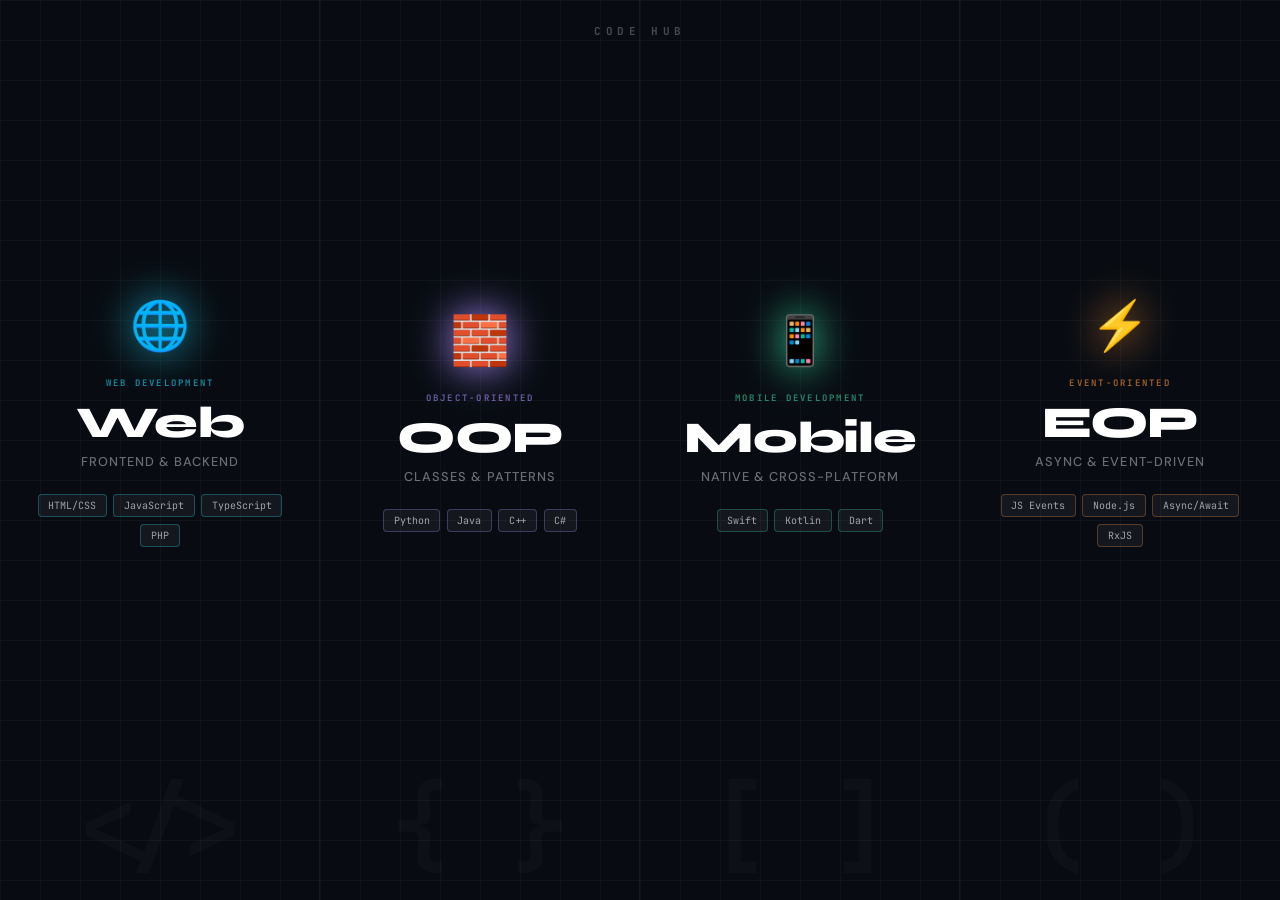
==== index.html @ 6bb3076c "main branch" ====
<!DOCTYPE html>
<html lang="en">
<head>
    <meta charset="UTF-8">
    <meta name="viewport" content="width=device-width, initial-scale=1.0">
    <title>Code Hub — Programming Learning Center</title>
    <link rel="preconnect" href="https://fonts.googleapis.com">
    <link rel="preconnect" href="https://fonts.gstatic.com" crossorigin>
    <link href="https://fonts.googleapis.com/css2?family=JetBrains+Mono:wght@400;700&family=Syne:wght@400;600;700;800&family=DM+Sans:wght@400;500;600&display=swap" rel="stylesheet">
    <style>
        * { margin: 0; padding: 0; box-sizing: border-box; }

        body {
            font-family: 'DM Sans', sans-serif;
            background: #080c12;
            overflow: hidden;
        }

        .hub-container {
            display: flex;
            height: 100vh;
            width: 100vw;
        }

        .pane {
            flex: 1;
            display: flex;
            align-items: center;
            justify-content: center;
            position: relative;
            overflow: hidden;
            text-decoration: none;
            transition: flex 0.65s cubic-bezier(0.4, 0, 0.2, 1);
            cursor: pointer;
        }

        .pane:hover { flex: 1.5; }

        .pane-bg {
            position: absolute;
            inset: 0;
            background-size: cover;
            background-position: center;
            transition: transform 0.65s ease;
            filter: brightness(0.35);
        }

        .pane:hover .pane-bg {
            transform: scale(1.07);
            filter: brightness(0.45);
        }

        .pane-grid {
            position: absolute;
            inset: 0;
            opacity: 0.04;
            background-image:
                linear-gradient(rgba(255,255,255,0.8) 1px, transparent 1px),
                linear-gradient(90deg, rgba(255,255,255,0.8) 1px, transparent 1px);
            background-size: 40px 40px;
            transition: opacity 0.4s;
        }

        .pane:hover .pane-grid { opacity: 0.09; }

        .pane-content {
            position: relative;
            z-index: 10;
            display: flex;
            flex-direction: column;
            align-items: center;
            text-align: center;
            padding: 2rem 1.5rem;
        }

        .pane-icon {
            font-size: 3rem;
            margin-bottom: 1.25rem;
            transition: transform 0.4s ease;
            filter: drop-shadow(0 0 20px currentColor);
        }

        .pane:hover .pane-icon { transform: scale(1.15) translateY(-4px); }

        .pane-tag {
            font-family: 'JetBrains Mono', monospace;
            font-size: 9px;
            font-weight: 700;
            letter-spacing: 0.25em;
            text-transform: uppercase;
            margin-bottom: 0.75rem;
            opacity: 0.6;
        }

        .pane-title {
            font-family: 'Syne', sans-serif;
            font-size: 2.75rem;
            font-weight: 800;
            color: white;
            margin-bottom: 0.5rem;
            letter-spacing: -0.03em;
            line-height: 1;
            transition: all 0.4s;
        }

        .pane-subtitle {
            font-size: 0.8rem;
            color: rgba(255,255,255,0.4);
            font-weight: 500;
            letter-spacing: 0.08em;
            text-transform: uppercase;
            margin-bottom: 1.5rem;
        }

        .pane-langs {
            display: flex;
            flex-wrap: wrap;
            justify-content: center;
            gap: 0.4rem;
            margin-bottom: 1.5rem;
        }

        .lang-chip {
            font-family: 'JetBrains Mono', monospace;
            font-size: 10px;
            padding: 0.25rem 0.6rem;
            border-radius: 0.25rem;
            border: 1px solid;
            background: rgba(255,255,255,0.05);
            color: rgba(255,255,255,0.6);
            transition: all 0.3s;
        }

        .pane:hover .lang-chip {
            color: rgba(255,255,255,0.85);
            background: rgba(255,255,255,0.1);
        }

        .pane-cta {
            opacity: 0;
            transform: translateY(8px);
            transition: all 0.3s ease 0.05s;
        }

        .pane:hover .pane-cta { opacity: 1; transform: translateY(0); }

        .cta-btn {
            display: inline-flex;
            align-items: center;
            gap: 0.5rem;
            padding: 0.6rem 1.4rem;
            border-radius: 0.375rem;
            font-family: 'JetBrains Mono', monospace;
            font-size: 11px;
            font-weight: 700;
            letter-spacing: 0.08em;
            text-transform: uppercase;
            border: 1px solid;
            background: rgba(255,255,255,0.06);
            backdrop-filter: blur(8px);
            color: white;
            transition: all 0.25s;
        }

        .cta-btn:hover { background: rgba(255,255,255,0.12); }

        /* Web — Cyan */
        .pane-web .pane-tag { color: #22d3ee; }
        .pane-web .lang-chip { border-color: rgba(34,211,238,0.3); }
        .pane-web .cta-btn { border-color: rgba(34,211,238,0.5); color: #22d3ee; }
        .pane-web:hover .pane-title { text-shadow: 0 0 40px rgba(34,211,238,0.4); }

        /* OOP — Purple */
        .pane-oop .pane-tag { color: #a78bfa; }
        .pane-oop .lang-chip { border-color: rgba(167,139,250,0.3); }
        .pane-oop .cta-btn { border-color: rgba(167,139,250,0.5); color: #a78bfa; }
        .pane-oop:hover .pane-title { text-shadow: 0 0 40px rgba(167,139,250,0.4); }

        /* Mobile — Green */
        .pane-mobile .pane-tag { color: #34d399; }
        .pane-mobile .lang-chip { border-color: rgba(52,211,153,0.3); }
        .pane-mobile .cta-btn { border-color: rgba(52,211,153,0.5); color: #34d399; }
        .pane-mobile:hover .pane-title { text-shadow: 0 0 40px rgba(52,211,153,0.4); }

        /* EOP — Orange */
        .pane-eop .pane-tag { color: #fb923c; }
        .pane-eop .lang-chip { border-color: rgba(251,146,60,0.3); }
        .pane-eop .cta-btn { border-color: rgba(251,146,60,0.5); color: #fb923c; }
        .pane-eop:hover .pane-title { text-shadow: 0 0 40px rgba(251,146,60,0.4); }

        /* Dividers */
        .pane-divider {
            position: absolute;
            right: 0; top: 0; bottom: 0;
            width: 1px;
            background: rgba(255,255,255,0.06);
        }

        /* Site header */
        .site-header {
            position: absolute;
            top: 1.5rem;
            left: 50%;
            transform: translateX(-50%);
            z-index: 30;
            text-align: center;
            pointer-events: none;
        }

        .site-header h1 {
            font-family: 'JetBrains Mono', monospace;
            font-size: 11px;
            font-weight: 700;
            letter-spacing: 0.4em;
            text-transform: uppercase;
            color: rgba(255,255,255,0.25);
        }

        /* Code rain decoration */
        .code-rain {
            position: absolute;
            bottom: 1.5rem;
            left: 50%;
            transform: translateX(-50%);
            font-family: 'JetBrains Mono', monospace;
            font-size: 100px;
            font-weight: 700;
            color: rgba(255,255,255,0.025);
            user-select: none;
            pointer-events: none;
            line-height: 1;
            white-space: nowrap;
        }

        @media (max-width: 768px) {
            .hub-container { flex-direction: column; }
            .pane, .pane:hover { flex: 1 !important; }
            .pane-title { font-size: 2rem; }
            .pane-divider { display: none; }
            .code-rain { font-size: 50px; }
        }
    </style>
</head>
<body>
    <div class="hub-container">

        <!-- WEB -->
        <a href="web.html" class="pane pane-web">
            <div class="pane-bg" style="background-image: url('https://images.unsplash.com/photo-1461749280684-dccba630e2f6?q=80&w=2069&auto=format&fit=crop')"></div>
            <div class="pane-grid"></div>
            <div class="pane-content">
                <div class="pane-icon" style="color:#22d3ee;">🌐</div>
                <p class="pane-tag">Web Development</p>
                <h2 class="pane-title">Web</h2>
                <p class="pane-subtitle">Frontend & Backend</p>
                <div class="pane-langs">
                    <span class="lang-chip">HTML/CSS</span>
                    <span class="lang-chip">JavaScript</span>
                    <span class="lang-chip">TypeScript</span>
                    <span class="lang-chip">PHP</span>
                </div>
                <div class="pane-cta">
                    <span class="cta-btn">Start Learning →</span>
                </div>
            </div>
            <div class="code-rain">&lt;/&gt;</div>
            <div class="pane-divider"></div>
        </a>

        <!-- OOP -->
        <a href="oop.html" class="pane pane-oop">
            <div class="pane-bg" style="background-image: url('https://images.unsplash.com/photo-1555066931-4365d14bab8c?q=80&w=2070&auto=format&fit=crop')"></div>
            <div class="pane-grid"></div>
            <div class="pane-content">
                <div class="pane-icon" style="color:#a78bfa;">🧱</div>
                <p class="pane-tag">Object-Oriented</p>
                <h2 class="pane-title">OOP</h2>
                <p class="pane-subtitle">Classes & Patterns</p>
                <div class="pane-langs">
                    <span class="lang-chip">Python</span>
                    <span class="lang-chip">Java</span>
                    <span class="lang-chip">C++</span>
                    <span class="lang-chip">C#</span>
                </div>
                <div class="pane-cta">
                    <span class="cta-btn">Start Learning →</span>
                </div>
            </div>
            <div class="code-rain">{ }</div>
            <div class="pane-divider"></div>
        </a>

        <!-- MOBILE -->
        <a href="mobile.html" class="pane pane-mobile">
            <div class="pane-bg" style="background-image: url('https://images.unsplash.com/photo-1512941937669-90a1b58e7e9c?q=80&w=2070&auto=format&fit=crop')"></div>
            <div class="pane-grid"></div>
            <div class="pane-content">
                <div class="pane-icon" style="color:#34d399;">📱</div>
                <p class="pane-tag">Mobile Development</p>
                <h2 class="pane-title">Mobile</h2>
                <p class="pane-subtitle">Native & Cross-Platform</p>
                <div class="pane-langs">
                    <span class="lang-chip">Swift</span>
                    <span class="lang-chip">Kotlin</span>
                    <span class="lang-chip">Dart</span>
                </div>
                <div class="pane-cta">
                    <span class="cta-btn">Start Learning →</span>
                </div>
            </div>
            <div class="code-rain">[ ]</div>
            <div class="pane-divider"></div>
        </a>

        <!-- EOP -->
        <a href="eop.html" class="pane pane-eop">
            <div class="pane-bg" style="background-image: url('https://images.unsplash.com/photo-1518770660439-4636190af475?q=80&w=2070&auto=format&fit=crop')"></div>
            <div class="pane-grid"></div>
            <div class="pane-content">
                <div class="pane-icon" style="color:#fb923c;">⚡</div>
                <p class="pane-tag">Event-Oriented</p>
                <h2 class="pane-title">EOP</h2>
                <p class="pane-subtitle">Async & Event-Driven</p>
                <div class="pane-langs">
                    <span class="lang-chip">JS Events</span>
                    <span class="lang-chip">Node.js</span>
                    <span class="lang-chip">Async/Await</span>
                    <span class="lang-chip">RxJS</span>
                </div>
                <div class="pane-cta">
                    <span class="cta-btn">Start Learning →</span>
                </div>
            </div>
            <div class="code-rain">( )</div>
        </a>

    </div>

    <div class="site-header">
        <h1>Code Hub</h1>
    </div>
</body>
</html>
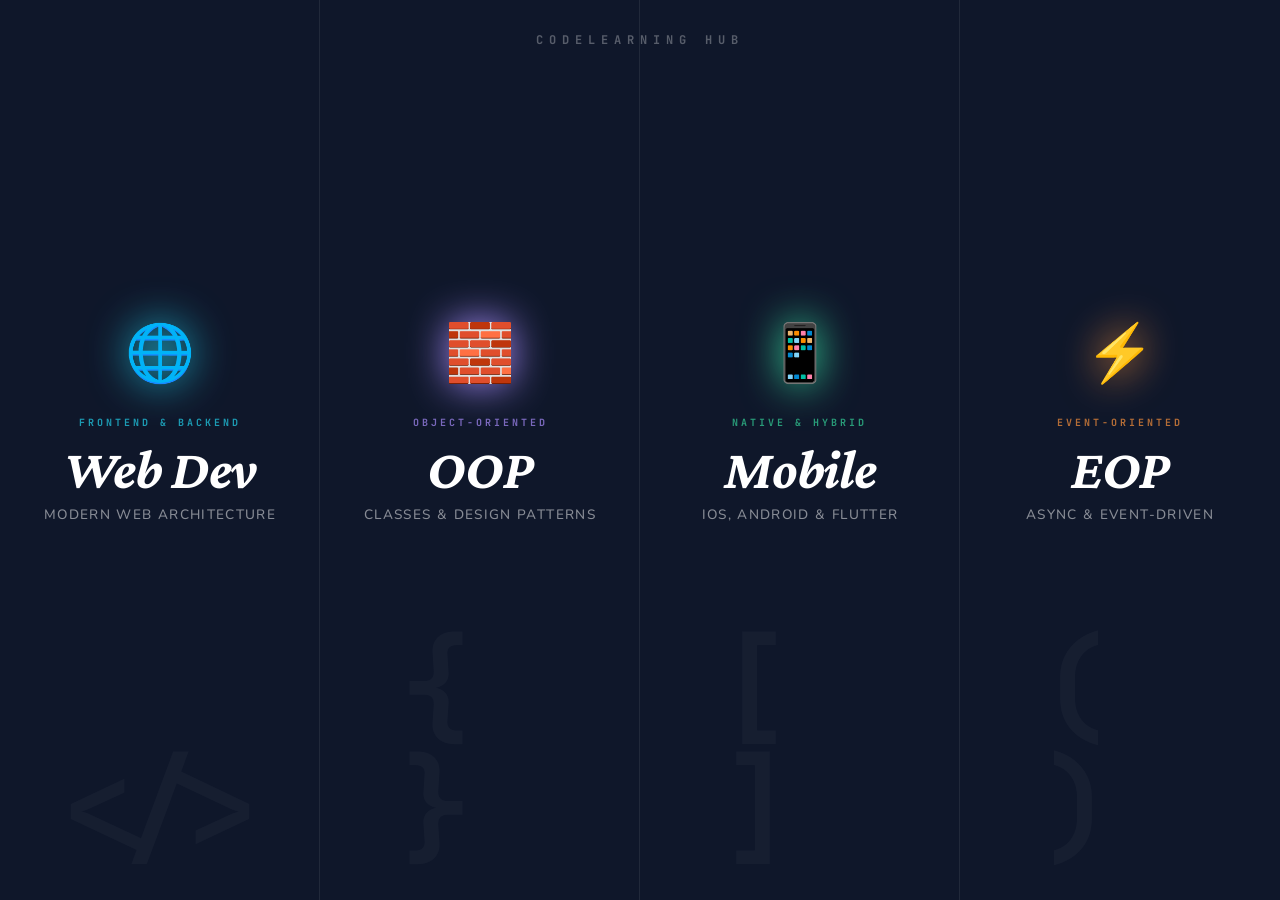
==== commit f15374d2: "Rediseño completo: Fusión con Study_Hub y enriquecimiento pedagógico Senior Dev" ====
--- a/index.html
+++ b/index.html
@@ -1,18 +1,28 @@
 <!DOCTYPE html>
-<html lang="en">
+<html lang="es">
 <head>
     <meta charset="UTF-8">
     <meta name="viewport" content="width=device-width, initial-scale=1.0">
-    <title>Code Hub — Programming Learning Center</title>
+    <title>CodeLearning — Senior Dev Hub</title>
     <link rel="preconnect" href="https://fonts.googleapis.com">
     <link rel="preconnect" href="https://fonts.gstatic.com" crossorigin>
-    <link href="https://fonts.googleapis.com/css2?family=JetBrains+Mono:wght@400;700&family=Syne:wght@400;600;700;800&family=DM+Sans:wght@400;500;600&display=swap" rel="stylesheet">
+    <link href="https://fonts.googleapis.com/css2?family=Crimson+Pro:ital,wght@0,400;0,600;0,700;1,400;1,600&family=JetBrains+Mono:wght@400;700&family=Nunito:wght@400;500;600;700;800&display=swap" rel="stylesheet">
     <style>
+        :root {
+            --bg-dark: #0f172a;
+            --web-cyan: #22d3ee;
+            --oop-purple: #a78bfa;
+            --mobile-green: #34d399;
+            --eop-orange: #fb923c;
+            --text-dim: rgba(255, 255, 255, 0.5);
+        }
+
         * { margin: 0; padding: 0; box-sizing: border-box; }
 
         body {
-            font-family: 'DM Sans', sans-serif;
-            background: #080c12;
+            font-family: 'Nunito', sans-serif;
+            background-color: var(--bg-dark);
+            color: white;
             overflow: hidden;
         }
 
@@ -30,7 +40,7 @@
             position: relative;
             overflow: hidden;
             text-decoration: none;
-            transition: flex 0.65s cubic-bezier(0.4, 0, 0.2, 1);
+            transition: flex 0.7s cubic-bezier(0.4, 0, 0.2, 1);
             cursor: pointer;
         }
 
@@ -41,27 +51,23 @@
             inset: 0;
             background-size: cover;
             background-position: center;
-            transition: transform 0.65s ease;
-            filter: brightness(0.35);
+            transition: transform 0.7s ease;
+            filter: brightness(0.3);
         }
 
         .pane:hover .pane-bg {
-            transform: scale(1.07);
-            filter: brightness(0.45);
-        }
-
-        .pane-grid {
+            transform: scale(1.05);
+            filter: brightness(0.4);
+        }
+
+        .pane-overlay {
             position: absolute;
             inset: 0;
-            opacity: 0.04;
-            background-image:
-                linear-gradient(rgba(255,255,255,0.8) 1px, transparent 1px),
-                linear-gradient(90deg, rgba(255,255,255,0.8) 1px, transparent 1px);
-            background-size: 40px 40px;
-            transition: opacity 0.4s;
-        }
-
-        .pane:hover .pane-grid { opacity: 0.09; }
+            background: linear-gradient(to top, rgba(15, 23, 42, 0.9), rgba(15, 23, 42, 0.4), rgba(15, 23, 42, 0.2));
+            transition: opacity 0.5s ease;
+        }
+
+        .pane:hover .pane-overlay { opacity: 0.8; }
 
         .pane-content {
             position: relative;
@@ -70,136 +76,112 @@
             flex-direction: column;
             align-items: center;
             text-align: center;
-            padding: 2rem 1.5rem;
+            padding: 2rem;
+            animation: slideUp 0.5s cubic-bezier(0.16, 1, 0.3, 1);
+        }
+
+        @keyframes slideUp {
+            from { opacity: 0; transform: translateY(20px); }
+            to { opacity: 1; transform: translateY(0); }
         }
 
         .pane-icon {
-            font-size: 3rem;
-            margin-bottom: 1.25rem;
-            transition: transform 0.4s ease;
+            font-size: 3.5rem;
+            margin-bottom: 1.5rem;
+            transition: transform 0.5s ease;
             filter: drop-shadow(0 0 20px currentColor);
         }
 
-        .pane:hover .pane-icon { transform: scale(1.15) translateY(-4px); }
-
-        .pane-tag {
-            font-family: 'JetBrains Mono', monospace;
-            font-size: 9px;
-            font-weight: 700;
-            letter-spacing: 0.25em;
+        .pane:hover .pane-icon { transform: scale(1.1) translateY(-5px); }
+
+        .pane-label {
+            font-family: 'JetBrains Mono', monospace;
+            font-size: 10px;
+            font-weight: 700;
+            letter-spacing: 0.3em;
             text-transform: uppercase;
             margin-bottom: 0.75rem;
-            opacity: 0.6;
+            opacity: 0.7;
         }
 
         .pane-title {
-            font-family: 'Syne', sans-serif;
-            font-size: 2.75rem;
-            font-weight: 800;
+            font-family: 'Crimson Pro', serif;
+            font-size: 3.5rem;
+            font-weight: 700;
+            font-style: italic;
             color: white;
             margin-bottom: 0.5rem;
-            letter-spacing: -0.03em;
+            letter-spacing: -0.02em;
             line-height: 1;
-            transition: all 0.4s;
         }
 
         .pane-subtitle {
-            font-size: 0.8rem;
-            color: rgba(255,255,255,0.4);
+            font-size: 0.85rem;
+            color: var(--text-dim);
             font-weight: 500;
-            letter-spacing: 0.08em;
+            letter-spacing: 0.1em;
             text-transform: uppercase;
             margin-bottom: 1.5rem;
-        }
-
-        .pane-langs {
-            display: flex;
-            flex-wrap: wrap;
-            justify-content: center;
-            gap: 0.4rem;
-            margin-bottom: 1.5rem;
-        }
-
-        .lang-chip {
-            font-family: 'JetBrains Mono', monospace;
-            font-size: 10px;
-            padding: 0.25rem 0.6rem;
-            border-radius: 0.25rem;
-            border: 1px solid;
-            background: rgba(255,255,255,0.05);
-            color: rgba(255,255,255,0.6);
-            transition: all 0.3s;
-        }
-
-        .pane:hover .lang-chip {
-            color: rgba(255,255,255,0.85);
-            background: rgba(255,255,255,0.1);
         }
 
         .pane-cta {
             opacity: 0;
-            transform: translateY(8px);
-            transition: all 0.3s ease 0.05s;
+            transform: translateY(10px);
+            transition: all 0.3s ease 0.1s;
         }
 
         .pane:hover .pane-cta { opacity: 1; transform: translateY(0); }
 
-        .cta-btn {
+        .cta-pill {
             display: inline-flex;
             align-items: center;
             gap: 0.5rem;
-            padding: 0.6rem 1.4rem;
-            border-radius: 0.375rem;
+            padding: 0.65rem 1.5rem;
+            border-radius: 9999px;
             font-family: 'JetBrains Mono', monospace;
             font-size: 11px;
             font-weight: 700;
-            letter-spacing: 0.08em;
+            letter-spacing: 0.1em;
             text-transform: uppercase;
             border: 1px solid;
-            background: rgba(255,255,255,0.06);
+            background: rgba(255, 255, 255, 0.05);
             backdrop-filter: blur(8px);
             color: white;
-            transition: all 0.25s;
-        }
-
-        .cta-btn:hover { background: rgba(255,255,255,0.12); }
-
-        /* Web — Cyan */
-        .pane-web .pane-tag { color: #22d3ee; }
-        .pane-web .lang-chip { border-color: rgba(34,211,238,0.3); }
-        .pane-web .cta-btn { border-color: rgba(34,211,238,0.5); color: #22d3ee; }
-        .pane-web:hover .pane-title { text-shadow: 0 0 40px rgba(34,211,238,0.4); }
-
-        /* OOP — Purple */
-        .pane-oop .pane-tag { color: #a78bfa; }
-        .pane-oop .lang-chip { border-color: rgba(167,139,250,0.3); }
-        .pane-oop .cta-btn { border-color: rgba(167,139,250,0.5); color: #a78bfa; }
-        .pane-oop:hover .pane-title { text-shadow: 0 0 40px rgba(167,139,250,0.4); }
-
-        /* Mobile — Green */
-        .pane-mobile .pane-tag { color: #34d399; }
-        .pane-mobile .lang-chip { border-color: rgba(52,211,153,0.3); }
-        .pane-mobile .cta-btn { border-color: rgba(52,211,153,0.5); color: #34d399; }
-        .pane-mobile:hover .pane-title { text-shadow: 0 0 40px rgba(52,211,153,0.4); }
-
-        /* EOP — Orange */
-        .pane-eop .pane-tag { color: #fb923c; }
-        .pane-eop .lang-chip { border-color: rgba(251,146,60,0.3); }
-        .pane-eop .cta-btn { border-color: rgba(251,146,60,0.5); color: #fb923c; }
-        .pane-eop:hover .pane-title { text-shadow: 0 0 40px rgba(251,146,60,0.4); }
-
-        /* Dividers */
-        .pane-divider {
-            position: absolute;
-            right: 0; top: 0; bottom: 0;
-            width: 1px;
-            background: rgba(255,255,255,0.06);
-        }
-
-        /* Site header */
+            transition: all 0.3s ease;
+        }
+
+        /* Color Variants */
+        .pane-web .pane-label { color: var(--web-cyan); }
+        .pane-web .cta-pill { border-color: rgba(34, 211, 238, 0.4); color: var(--web-cyan); }
+        
+        .pane-oop .pane-label { color: var(--oop-purple); }
+        .pane-oop .cta-pill { border-color: rgba(167, 139, 250, 0.4); color: var(--oop-purple); }
+
+        .pane-mobile .pane-label { color: var(--mobile-green); }
+        .pane-mobile .cta-pill { border-color: rgba(52, 211, 153, 0.4); color: var(--mobile-green); }
+
+        .pane-eop .pane-label { color: var(--eop-orange); }
+        .pane-eop .cta-pill { border-color: rgba(251, 146, 60, 0.4); color: var(--eop-orange); }
+
+        /* Watermarks */
+        .pane-watermark {
+            position: absolute;
+            bottom: 2rem;
+            left: 50%;
+            transform: translateX(-50%);
+            font-size: 120px;
+            font-weight: 700;
+            color: rgba(255, 255, 255, 0.03);
+            user-select: none;
+            pointer-events: none;
+            line-height: 1;
+            font-family: 'JetBrains Mono', monospace;
+        }
+
+        /* Site Header */
         .site-header {
             position: absolute;
-            top: 1.5rem;
+            top: 2rem;
             left: 50%;
             transform: translateX(-50%);
             z-index: 30;
@@ -209,135 +191,103 @@
 
         .site-header h1 {
             font-family: 'JetBrains Mono', monospace;
-            font-size: 11px;
-            font-weight: 700;
-            letter-spacing: 0.4em;
-            text-transform: uppercase;
-            color: rgba(255,255,255,0.25);
-        }
-
-        /* Code rain decoration */
-        .code-rain {
-            position: absolute;
-            bottom: 1.5rem;
-            left: 50%;
-            transform: translateX(-50%);
-            font-family: 'JetBrains Mono', monospace;
-            font-size: 100px;
-            font-weight: 700;
-            color: rgba(255,255,255,0.025);
-            user-select: none;
-            pointer-events: none;
-            line-height: 1;
-            white-space: nowrap;
+            font-size: 12px;
+            font-weight: 700;
+            letter-spacing: 0.5em;
+            text-transform: uppercase;
+            color: rgba(255, 255, 255, 0.3);
+        }
+
+        /* Dividers */
+        .divider {
+            position: absolute;
+            right: 0; top: 0; bottom: 0;
+            width: 1px;
+            background: rgba(255, 255, 255, 0.08);
         }
 
         @media (max-width: 768px) {
             .hub-container { flex-direction: column; }
             .pane, .pane:hover { flex: 1 !important; }
-            .pane-title { font-size: 2rem; }
-            .pane-divider { display: none; }
-            .code-rain { font-size: 50px; }
+            .pane-title { font-size: 2.5rem; }
+            .divider { display: none; }
+            .pane-watermark { font-size: 60px; }
+            body { overflow-y: auto; }
         }
     </style>
 </head>
 <body>
+    <div class="site-header">
+        <h1>CodeLearning Hub</h1>
+    </div>
+
     <div class="hub-container">
-
         <!-- WEB -->
         <a href="web.html" class="pane pane-web">
             <div class="pane-bg" style="background-image: url('https://images.unsplash.com/photo-1461749280684-dccba630e2f6?q=80&w=2069&auto=format&fit=crop')"></div>
-            <div class="pane-grid"></div>
-            <div class="pane-content">
-                <div class="pane-icon" style="color:#22d3ee;">🌐</div>
-                <p class="pane-tag">Web Development</p>
-                <h2 class="pane-title">Web</h2>
-                <p class="pane-subtitle">Frontend & Backend</p>
-                <div class="pane-langs">
-                    <span class="lang-chip">HTML/CSS</span>
-                    <span class="lang-chip">JavaScript</span>
-                    <span class="lang-chip">TypeScript</span>
-                    <span class="lang-chip">PHP</span>
-                </div>
-                <div class="pane-cta">
-                    <span class="cta-btn">Start Learning →</span>
-                </div>
-            </div>
-            <div class="code-rain">&lt;/&gt;</div>
-            <div class="pane-divider"></div>
+            <div class="pane-overlay"></div>
+            <div class="pane-content">
+                <div class="pane-icon" style="color: var(--web-cyan);">🌐</div>
+                <p class="pane-label">Frontend & Backend</p>
+                <h2 class="pane-title">Web Dev</h2>
+                <p class="pane-subtitle">Modern Web Architecture</p>
+                <div class="pane-cta">
+                    <span class="cta-pill">Explorar Ruta →</span>
+                </div>
+            </div>
+            <div class="pane-watermark">&lt;/&gt;</div>
+            <div class="divider"></div>
         </a>
 
         <!-- OOP -->
         <a href="oop.html" class="pane pane-oop">
             <div class="pane-bg" style="background-image: url('https://images.unsplash.com/photo-1555066931-4365d14bab8c?q=80&w=2070&auto=format&fit=crop')"></div>
-            <div class="pane-grid"></div>
-            <div class="pane-content">
-                <div class="pane-icon" style="color:#a78bfa;">🧱</div>
-                <p class="pane-tag">Object-Oriented</p>
+            <div class="pane-overlay"></div>
+            <div class="pane-content">
+                <div class="pane-icon" style="color: var(--oop-purple);">🧱</div>
+                <p class="pane-label">Object-Oriented</p>
                 <h2 class="pane-title">OOP</h2>
-                <p class="pane-subtitle">Classes & Patterns</p>
-                <div class="pane-langs">
-                    <span class="lang-chip">Python</span>
-                    <span class="lang-chip">Java</span>
-                    <span class="lang-chip">C++</span>
-                    <span class="lang-chip">C#</span>
-                </div>
-                <div class="pane-cta">
-                    <span class="cta-btn">Start Learning →</span>
-                </div>
-            </div>
-            <div class="code-rain">{ }</div>
-            <div class="pane-divider"></div>
+                <p class="pane-subtitle">Classes & Design Patterns</p>
+                <div class="pane-cta">
+                    <span class="cta-pill">Explorar Ruta →</span>
+                </div>
+            </div>
+            <div class="pane-watermark">{ }</div>
+            <div class="divider"></div>
         </a>
 
         <!-- MOBILE -->
         <a href="mobile.html" class="pane pane-mobile">
             <div class="pane-bg" style="background-image: url('https://images.unsplash.com/photo-1512941937669-90a1b58e7e9c?q=80&w=2070&auto=format&fit=crop')"></div>
-            <div class="pane-grid"></div>
-            <div class="pane-content">
-                <div class="pane-icon" style="color:#34d399;">📱</div>
-                <p class="pane-tag">Mobile Development</p>
+            <div class="pane-overlay"></div>
+            <div class="pane-content">
+                <div class="pane-icon" style="color: var(--mobile-green);">📱</div>
+                <p class="pane-label">Native & Hybrid</p>
                 <h2 class="pane-title">Mobile</h2>
-                <p class="pane-subtitle">Native & Cross-Platform</p>
-                <div class="pane-langs">
-                    <span class="lang-chip">Swift</span>
-                    <span class="lang-chip">Kotlin</span>
-                    <span class="lang-chip">Dart</span>
-                </div>
-                <div class="pane-cta">
-                    <span class="cta-btn">Start Learning →</span>
-                </div>
-            </div>
-            <div class="code-rain">[ ]</div>
-            <div class="pane-divider"></div>
+                <p class="pane-subtitle">iOS, Android & Flutter</p>
+                <div class="pane-cta">
+                    <span class="cta-pill">Explorar Ruta →</span>
+                </div>
+            </div>
+            <div class="pane-watermark">[ ]</div>
+            <div class="divider"></div>
         </a>
 
         <!-- EOP -->
         <a href="eop.html" class="pane pane-eop">
             <div class="pane-bg" style="background-image: url('https://images.unsplash.com/photo-1518770660439-4636190af475?q=80&w=2070&auto=format&fit=crop')"></div>
-            <div class="pane-grid"></div>
-            <div class="pane-content">
-                <div class="pane-icon" style="color:#fb923c;">⚡</div>
-                <p class="pane-tag">Event-Oriented</p>
+            <div class="pane-overlay"></div>
+            <div class="pane-content">
+                <div class="pane-icon" style="color: var(--eop-orange);">⚡</div>
+                <p class="pane-label">Event-Oriented</p>
                 <h2 class="pane-title">EOP</h2>
                 <p class="pane-subtitle">Async & Event-Driven</p>
-                <div class="pane-langs">
-                    <span class="lang-chip">JS Events</span>
-                    <span class="lang-chip">Node.js</span>
-                    <span class="lang-chip">Async/Await</span>
-                    <span class="lang-chip">RxJS</span>
-                </div>
-                <div class="pane-cta">
-                    <span class="cta-btn">Start Learning →</span>
-                </div>
-            </div>
-            <div class="code-rain">( )</div>
-        </a>
-
-    </div>
-
-    <div class="site-header">
-        <h1>Code Hub</h1>
+                <div class="pane-cta">
+                    <span class="cta-pill">Explorar Ruta →</span>
+                </div>
+            </div>
+            <div class="pane-watermark">( )</div>
+        </a>
     </div>
 </body>
 </html>
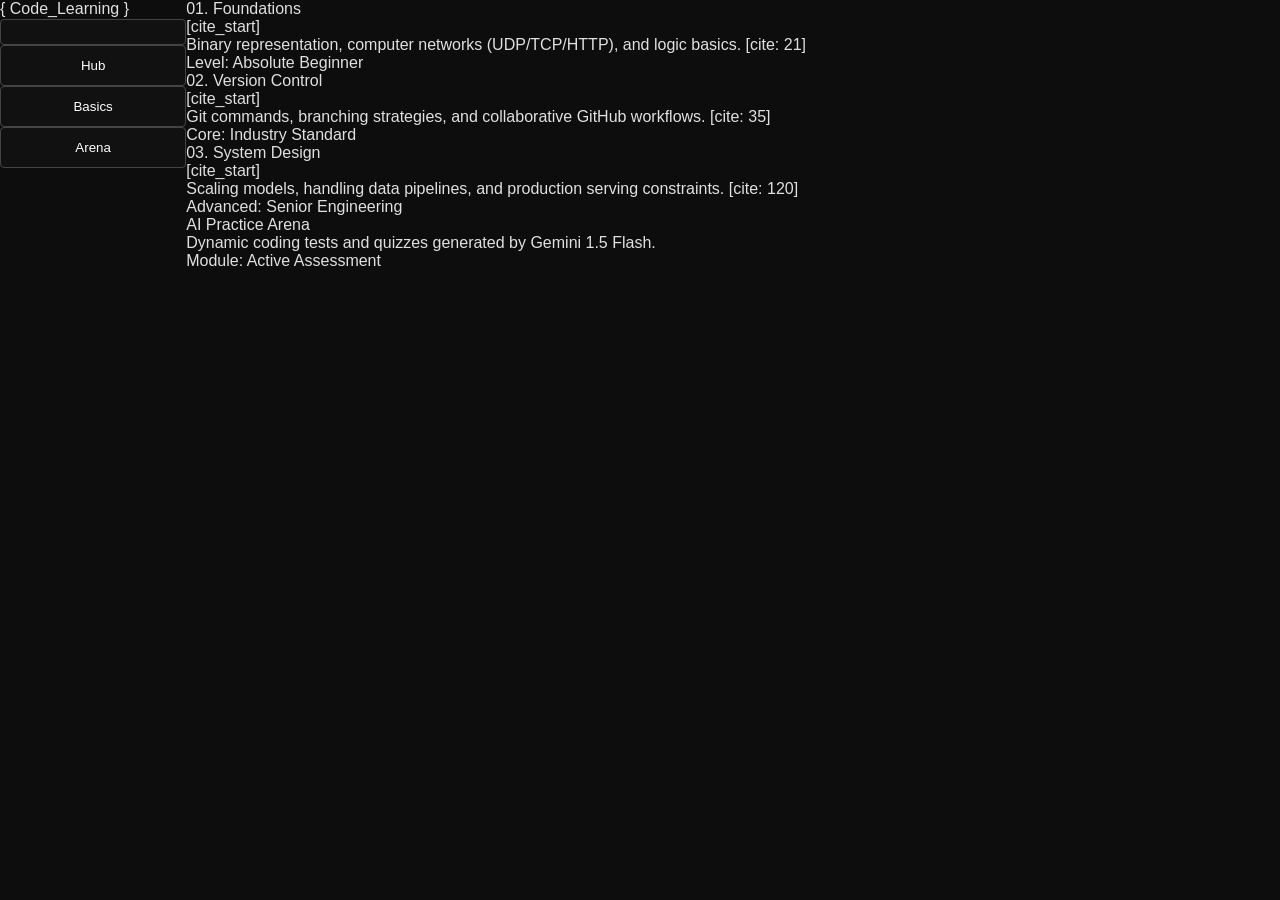
==== commit d94a874e: "added bugs" ====
--- a/index.html
+++ b/index.html
@@ -1,293 +1,57 @@
 <!DOCTYPE html>
-<html lang="es">
+<html lang="en">
 <head>
     <meta charset="UTF-8">
     <meta name="viewport" content="width=device-width, initial-scale=1.0">
-    <title>CodeLearning — Senior Dev Hub</title>
-    <link rel="preconnect" href="https://fonts.googleapis.com">
-    <link rel="preconnect" href="https://fonts.gstatic.com" crossorigin>
-    <link href="https://fonts.googleapis.com/css2?family=Crimson+Pro:ital,wght@0,400;0,600;0,700;1,400;1,600&family=JetBrains+Mono:wght@400;700&family=Nunito:wght@400;500;600;700;800&display=swap" rel="stylesheet">
-    <style>
-        :root {
-            --bg-dark: #0f172a;
-            --web-cyan: #22d3ee;
-            --oop-purple: #a78bfa;
-            --mobile-green: #34d399;
-            --eop-orange: #fb923c;
-            --text-dim: rgba(255, 255, 255, 0.5);
-        }
+    <title>CodeLearning | The Engineering Guide</title>
+    <link rel="stylesheet" href="style.css">
+    <link href="https://fonts.googleapis.com/css2?family=Nunito:wght@400;700;800&family=Noto+Sans+JP:wght@400;700&display=swap" rel="stylesheet">
+</head>
+<body class="dark-theme">
+    <header>
+        <div class="header-content">
+            <div class="header-title">
+                <span>{ Code_Learning }</span>
+            </div>
+            <button class="menu-toggle" id="menuToggle">
+                <span></span><span></span><span></span>
+            </button>
+            <nav class="nav-tabs" id="navTabs">
+                <button class="tab-btn active" onclick="location.href='index.html'">Hub</button>
+                <button class="tab-btn" onclick="location.href='basics.html'">Basics</button>
+                <button class="tab-btn" onclick="location.href='practice.html'">Arena</button>
+            </nav>
+        </div>
+    </header>
 
-        * { margin: 0; padding: 0; box-sizing: border-box; }
+    <main>
+        <div class="grid-2">
+            <div class="card" onclick="location.href='basics.html'">
+                <div class="card-title blue">01. Foundations</div>
+                [cite_start]<p>Binary representation, computer networks (UDP/TCP/HTTP), and logic basics. [cite: 21]</p>
+                <div class="info-box blue">Level: Absolute Beginner</div>
+            </div>
 
-        body {
-            font-family: 'Nunito', sans-serif;
-            background-color: var(--bg-dark);
-            color: white;
-            overflow: hidden;
-        }
+            <div class="card" onclick="location.href='git.html'">
+                <div class="card-title purple">02. Version Control</div>
+                [cite_start]<p>Git commands, branching strategies, and collaborative GitHub workflows. [cite: 35]</p>
+                <div class="info-box purple">Core: Industry Standard</div>
+            </div>
 
-        .hub-container {
-            display: flex;
-            height: 100vh;
-            width: 100vw;
-        }
+            <div class="card" onclick="location.href='design.html'">
+                <div class="card-title green">03. System Design</div>
+                [cite_start]<p>Scaling models, handling data pipelines, and production serving constraints. [cite: 120]</p>
+                <div class="info-box green">Advanced: Senior Engineering</div>
+            </div>
 
-        .pane {
-            flex: 1;
-            display: flex;
-            align-items: center;
-            justify-content: center;
-            position: relative;
-            overflow: hidden;
-            text-decoration: none;
-            transition: flex 0.7s cubic-bezier(0.4, 0, 0.2, 1);
-            cursor: pointer;
-        }
+            <div class="card practice-card" onclick="location.href='practice.html'">
+                <div class="card-title pink">AI Practice Arena</div>
+                <p>Dynamic coding tests and quizzes generated by Gemini 1.5 Flash.</p>
+                <div class="info-box pink">Module: Active Assessment</div>
+            </div>
+        </div>
+    </main>
 
-        .pane:hover { flex: 1.5; }
-
-        .pane-bg {
-            position: absolute;
-            inset: 0;
-            background-size: cover;
-            background-position: center;
-            transition: transform 0.7s ease;
-            filter: brightness(0.3);
-        }
-
-        .pane:hover .pane-bg {
-            transform: scale(1.05);
-            filter: brightness(0.4);
-        }
-
-        .pane-overlay {
-            position: absolute;
-            inset: 0;
-            background: linear-gradient(to top, rgba(15, 23, 42, 0.9), rgba(15, 23, 42, 0.4), rgba(15, 23, 42, 0.2));
-            transition: opacity 0.5s ease;
-        }
-
-        .pane:hover .pane-overlay { opacity: 0.8; }
-
-        .pane-content {
-            position: relative;
-            z-index: 10;
-            display: flex;
-            flex-direction: column;
-            align-items: center;
-            text-align: center;
-            padding: 2rem;
-            animation: slideUp 0.5s cubic-bezier(0.16, 1, 0.3, 1);
-        }
-
-        @keyframes slideUp {
-            from { opacity: 0; transform: translateY(20px); }
-            to { opacity: 1; transform: translateY(0); }
-        }
-
-        .pane-icon {
-            font-size: 3.5rem;
-            margin-bottom: 1.5rem;
-            transition: transform 0.5s ease;
-            filter: drop-shadow(0 0 20px currentColor);
-        }
-
-        .pane:hover .pane-icon { transform: scale(1.1) translateY(-5px); }
-
-        .pane-label {
-            font-family: 'JetBrains Mono', monospace;
-            font-size: 10px;
-            font-weight: 700;
-            letter-spacing: 0.3em;
-            text-transform: uppercase;
-            margin-bottom: 0.75rem;
-            opacity: 0.7;
-        }
-
-        .pane-title {
-            font-family: 'Crimson Pro', serif;
-            font-size: 3.5rem;
-            font-weight: 700;
-            font-style: italic;
-            color: white;
-            margin-bottom: 0.5rem;
-            letter-spacing: -0.02em;
-            line-height: 1;
-        }
-
-        .pane-subtitle {
-            font-size: 0.85rem;
-            color: var(--text-dim);
-            font-weight: 500;
-            letter-spacing: 0.1em;
-            text-transform: uppercase;
-            margin-bottom: 1.5rem;
-        }
-
-        .pane-cta {
-            opacity: 0;
-            transform: translateY(10px);
-            transition: all 0.3s ease 0.1s;
-        }
-
-        .pane:hover .pane-cta { opacity: 1; transform: translateY(0); }
-
-        .cta-pill {
-            display: inline-flex;
-            align-items: center;
-            gap: 0.5rem;
-            padding: 0.65rem 1.5rem;
-            border-radius: 9999px;
-            font-family: 'JetBrains Mono', monospace;
-            font-size: 11px;
-            font-weight: 700;
-            letter-spacing: 0.1em;
-            text-transform: uppercase;
-            border: 1px solid;
-            background: rgba(255, 255, 255, 0.05);
-            backdrop-filter: blur(8px);
-            color: white;
-            transition: all 0.3s ease;
-        }
-
-        /* Color Variants */
-        .pane-web .pane-label { color: var(--web-cyan); }
-        .pane-web .cta-pill { border-color: rgba(34, 211, 238, 0.4); color: var(--web-cyan); }
-        
-        .pane-oop .pane-label { color: var(--oop-purple); }
-        .pane-oop .cta-pill { border-color: rgba(167, 139, 250, 0.4); color: var(--oop-purple); }
-
-        .pane-mobile .pane-label { color: var(--mobile-green); }
-        .pane-mobile .cta-pill { border-color: rgba(52, 211, 153, 0.4); color: var(--mobile-green); }
-
-        .pane-eop .pane-label { color: var(--eop-orange); }
-        .pane-eop .cta-pill { border-color: rgba(251, 146, 60, 0.4); color: var(--eop-orange); }
-
-        /* Watermarks */
-        .pane-watermark {
-            position: absolute;
-            bottom: 2rem;
-            left: 50%;
-            transform: translateX(-50%);
-            font-size: 120px;
-            font-weight: 700;
-            color: rgba(255, 255, 255, 0.03);
-            user-select: none;
-            pointer-events: none;
-            line-height: 1;
-            font-family: 'JetBrains Mono', monospace;
-        }
-
-        /* Site Header */
-        .site-header {
-            position: absolute;
-            top: 2rem;
-            left: 50%;
-            transform: translateX(-50%);
-            z-index: 30;
-            text-align: center;
-            pointer-events: none;
-        }
-
-        .site-header h1 {
-            font-family: 'JetBrains Mono', monospace;
-            font-size: 12px;
-            font-weight: 700;
-            letter-spacing: 0.5em;
-            text-transform: uppercase;
-            color: rgba(255, 255, 255, 0.3);
-        }
-
-        /* Dividers */
-        .divider {
-            position: absolute;
-            right: 0; top: 0; bottom: 0;
-            width: 1px;
-            background: rgba(255, 255, 255, 0.08);
-        }
-
-        @media (max-width: 768px) {
-            .hub-container { flex-direction: column; }
-            .pane, .pane:hover { flex: 1 !important; }
-            .pane-title { font-size: 2.5rem; }
-            .divider { display: none; }
-            .pane-watermark { font-size: 60px; }
-            body { overflow-y: auto; }
-        }
-    </style>
-</head>
-<body>
-    <div class="site-header">
-        <h1>CodeLearning Hub</h1>
-    </div>
-
-    <div class="hub-container">
-        <!-- WEB -->
-        <a href="web.html" class="pane pane-web">
-            <div class="pane-bg" style="background-image: url('https://images.unsplash.com/photo-1461749280684-dccba630e2f6?q=80&w=2069&auto=format&fit=crop')"></div>
-            <div class="pane-overlay"></div>
-            <div class="pane-content">
-                <div class="pane-icon" style="color: var(--web-cyan);">🌐</div>
-                <p class="pane-label">Frontend & Backend</p>
-                <h2 class="pane-title">Web Dev</h2>
-                <p class="pane-subtitle">Modern Web Architecture</p>
-                <div class="pane-cta">
-                    <span class="cta-pill">Explorar Ruta →</span>
-                </div>
-            </div>
-            <div class="pane-watermark">&lt;/&gt;</div>
-            <div class="divider"></div>
-        </a>
-
-        <!-- OOP -->
-        <a href="oop.html" class="pane pane-oop">
-            <div class="pane-bg" style="background-image: url('https://images.unsplash.com/photo-1555066931-4365d14bab8c?q=80&w=2070&auto=format&fit=crop')"></div>
-            <div class="pane-overlay"></div>
-            <div class="pane-content">
-                <div class="pane-icon" style="color: var(--oop-purple);">🧱</div>
-                <p class="pane-label">Object-Oriented</p>
-                <h2 class="pane-title">OOP</h2>
-                <p class="pane-subtitle">Classes & Design Patterns</p>
-                <div class="pane-cta">
-                    <span class="cta-pill">Explorar Ruta →</span>
-                </div>
-            </div>
-            <div class="pane-watermark">{ }</div>
-            <div class="divider"></div>
-        </a>
-
-        <!-- MOBILE -->
-        <a href="mobile.html" class="pane pane-mobile">
-            <div class="pane-bg" style="background-image: url('https://images.unsplash.com/photo-1512941937669-90a1b58e7e9c?q=80&w=2070&auto=format&fit=crop')"></div>
-            <div class="pane-overlay"></div>
-            <div class="pane-content">
-                <div class="pane-icon" style="color: var(--mobile-green);">📱</div>
-                <p class="pane-label">Native & Hybrid</p>
-                <h2 class="pane-title">Mobile</h2>
-                <p class="pane-subtitle">iOS, Android & Flutter</p>
-                <div class="pane-cta">
-                    <span class="cta-pill">Explorar Ruta →</span>
-                </div>
-            </div>
-            <div class="pane-watermark">[ ]</div>
-            <div class="divider"></div>
-        </a>
-
-        <!-- EOP -->
-        <a href="eop.html" class="pane pane-eop">
-            <div class="pane-bg" style="background-image: url('https://images.unsplash.com/photo-1518770660439-4636190af475?q=80&w=2070&auto=format&fit=crop')"></div>
-            <div class="pane-overlay"></div>
-            <div class="pane-content">
-                <div class="pane-icon" style="color: var(--eop-orange);">⚡</div>
-                <p class="pane-label">Event-Oriented</p>
-                <h2 class="pane-title">EOP</h2>
-                <p class="pane-subtitle">Async & Event-Driven</p>
-                <div class="pane-cta">
-                    <span class="cta-pill">Explorar Ruta →</span>
-                </div>
-            </div>
-            <div class="pane-watermark">( )</div>
-        </a>
-    </div>
+    <script src="script.js"></script>
 </body>
-</html>
+</html>
--- a/style.css
+++ b/style.css
@@ -0,0 +1,196 @@
+/* style.css */
+:root {
+    --bg-color: #0d0d0d;
+    --sidebar-bg: #1a1a1a;
+    --card-bg: #252525;
+    --text-primary: #e0e0e0;
+    --text-secondary: #a0a0a0;
+    --accent-blue: #00ccff;
+    --accent-purple: #ff00ff;
+    --accent-green: #00ffcc;
+    --accent-red: #ff0055;
+    --font-main: 'Inter', sans-serif;
+    --font-code: 'Fira Code', monospace;
+}
+
+* {
+    margin: 0;
+    padding: 0;
+    box-sizing: border-box;
+}
+
+body.dark-theme {
+    background-color: var(--bg-color);
+    color: var(--text-primary);
+    font-family: var(--font-main);
+    display: flex;
+    min-height: 100vh;
+}
+
+/* Sidebar Styling */
+.sidebar {
+    width: 250px;
+    background-color: var(--sidebar-bg);
+    padding: 20px;
+    border-right: 1px solid #333;
+    transition: width 0.3s ease;
+}
+
+.sidebar.collapsed {
+    width: 80px;
+}
+
+.sidebar-header {
+    display: flex;
+    justify-content: space-between;
+    align-items: center;
+    margin-bottom: 30px;
+}
+
+.sidebar-header h2 {
+    font-family: var(--font-code);
+    font-size: 1.2rem;
+    color: var(--accent-green);
+}
+
+.sidebar.collapsed .sidebar-header h2 {
+    display: none;
+}
+
+.toggle-btn {
+    background: none;
+    border: none;
+    color: var(--text-primary);
+    font-size: 1.5rem;
+    cursor: pointer;
+}
+
+.nav-links {
+    list-style: none;
+}
+
+.nav-links li {
+    margin-bottom: 15px;
+}
+
+.nav-links a {
+    text-decoration: none;
+    color: var(--text-secondary);
+    font-weight: 600;
+    display: block;
+    padding: 10px;
+    border-radius: 5px;
+    transition: all 0.2s;
+}
+
+.nav-links a:hover, .nav-links a.active {
+    background-color: #333;
+    color: var(--text-primary);
+    border-left: 3px solid var(--accent-blue);
+}
+
+.neon-text {
+    color: var(--accent-red) !important;
+    text-shadow: 0 0 5px rgba(255, 0, 85, 0.5);
+}
+
+/* Main Content */
+.main-content {
+    flex: 1;
+    padding: 40px;
+    overflow-y: auto;
+}
+
+header h1 {
+    font-size: 2.5rem;
+    margin-bottom: 10px;
+}
+
+header p {
+    color: var(--text-secondary);
+    margin-bottom: 40px;
+}
+
+/* Grid & Cards */
+.grid-container {
+    display: grid;
+    grid-template-columns: repeat(auto-fit, minmax(280px, 1fr));
+    gap: 20px;
+}
+
+.category-card {
+    background-color: var(--card-bg);
+    padding: 25px;
+    border-radius: 8px;
+    border: 1px solid #333;
+    cursor: pointer;
+    transition: transform 0.2s, border-color 0.2s;
+}
+
+.category-card h3 {
+    font-family: var(--font-code);
+    color: var(--accent-blue);
+    margin-bottom: 10px;
+}
+
+.category-card p {
+    color: var(--text-secondary);
+    font-size: 0.95rem;
+    line-height: 1.5;
+}
+
+.category-card:hover {
+    transform: translateY(-5px);
+    border-color: var(--accent-blue);
+}
+
+.practice-card {
+    border-color: var(--accent-red);
+}
+
+.practice-card h3 {
+    color: var(--accent-red);
+}
+
+.practice-card:hover {
+    border-color: var(--accent-red);
+    box-shadow: 0 0 15px rgba(255, 0, 85, 0.2);
+}
+
+/* Form Controls (Practice Arena) */
+.control-group {
+    margin-bottom: 20px;
+}
+
+select, input[type="range"], button {
+    width: 100%;
+    padding: 12px;
+    background: #111;
+    color: #fff;
+    border: 1px solid #444;
+    border-radius: 4px;
+    font-family: var(--font-main);
+}
+
+button.primary {
+    background: var(--accent-blue);
+    color: #000;
+    font-weight: 600;
+    cursor: pointer;
+    border: none;
+    transition: opacity 0.2s;
+}
+
+button.primary:hover {
+    opacity: 0.8;
+}
+
+#arena-output {
+    margin-top: 30px;
+    padding: 20px;
+    background: #111;
+    border-radius: 8px;
+    font-family: var(--font-code);
+    white-space: pre-wrap;
+    border: 1px solid #333;
+}
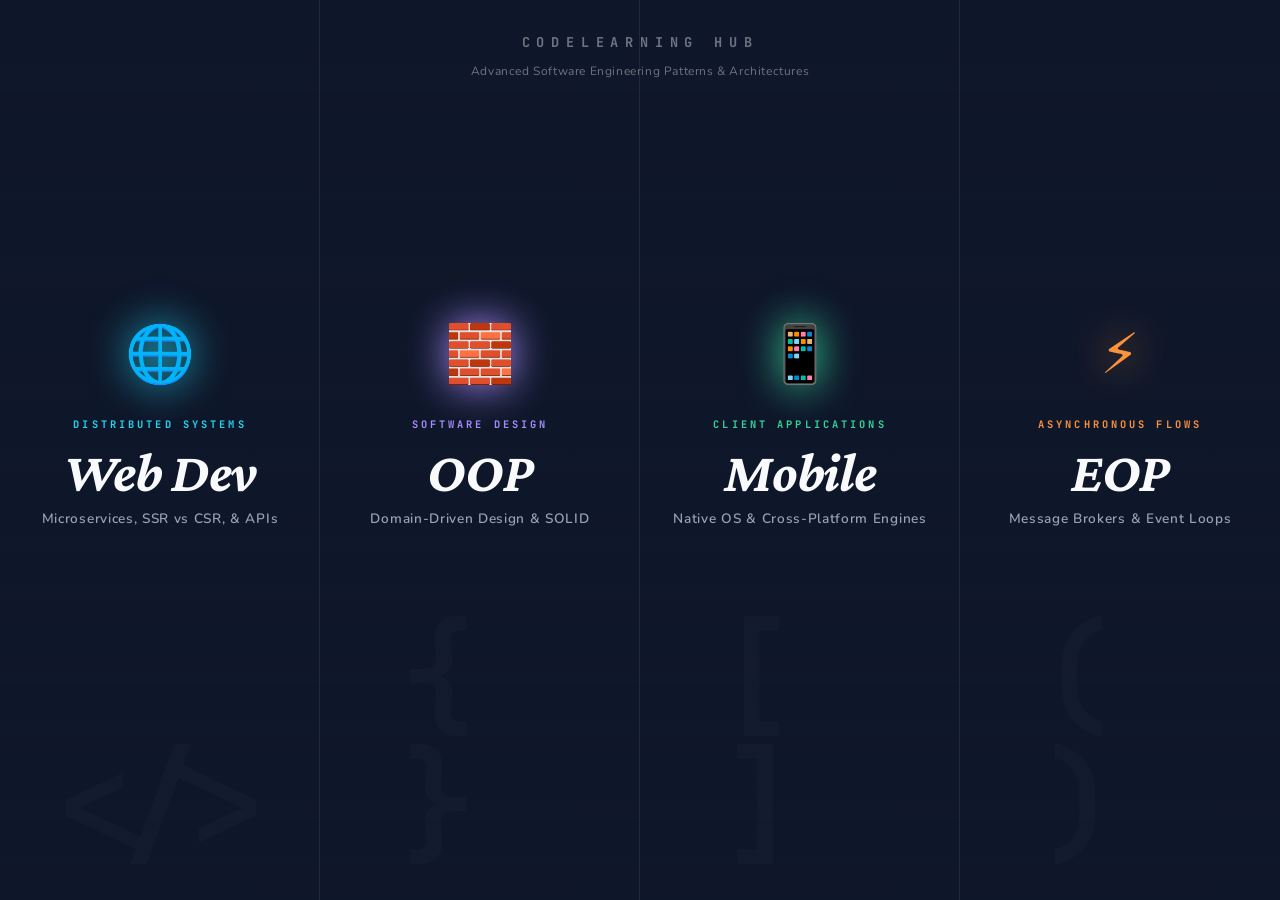
==== commit 47947fb7: "refactored" ====
--- a/index.html
+++ b/index.html
@@ -1,57 +1,95 @@
 <!DOCTYPE html>
-<html lang="en">
+<html lang="es">
 <head>
     <meta charset="UTF-8">
-    <meta name="viewport" content="width=device-width, initial-scale=1.0">
-    <title>CodeLearning | The Engineering Guide</title>
+    <meta name="viewport" content="width=device-width, initial-scale=1.0, maximum-scale=5.0">
+    <title>CodeLearning — Senior Dev Hub</title>
+    <link rel="preconnect" href="https://fonts.googleapis.com">
+    <link rel="preconnect" href="https://fonts.gstatic.com" crossorigin>
+    <link href="https://fonts.googleapis.com/css2?family=Crimson+Pro:ital,wght@0,400;0,600;0,700;1,400;1,600&family=JetBrains+Mono:wght@400;700&family=Nunito:wght@400;500;600;700;800&display=swap" rel="stylesheet">
     <link rel="stylesheet" href="style.css">
-    <link href="https://fonts.googleapis.com/css2?family=Nunito:wght@400;700;800&family=Noto+Sans+JP:wght@400;700&display=swap" rel="stylesheet">
 </head>
-<body class="dark-theme">
-    <header>
-        <div class="header-content">
-            <div class="header-title">
-                <span>{ Code_Learning }</span>
-            </div>
-            <button class="menu-toggle" id="menuToggle">
-                <span></span><span></span><span></span>
-            </button>
-            <nav class="nav-tabs" id="navTabs">
-                <button class="tab-btn active" onclick="location.href='index.html'">Hub</button>
-                <button class="tab-btn" onclick="location.href='basics.html'">Basics</button>
-                <button class="tab-btn" onclick="location.href='practice.html'">Arena</button>
-            </nav>
-        </div>
+<body class="hub-body">
+    <header class="site-header">
+        <h1>CodeLearning Hub</h1>
+        <p class="header-subtitle">Advanced Software Engineering Patterns & Architectures</p>
     </header>
 
-    <main>
-        <div class="grid-2">
-            <div class="card" onclick="location.href='basics.html'">
-                <div class="card-title blue">01. Foundations</div>
-                [cite_start]<p>Binary representation, computer networks (UDP/TCP/HTTP), and logic basics. [cite: 21]</p>
-                <div class="info-box blue">Level: Absolute Beginner</div>
+    <main class="hub-container">
+        <a href="web.html" class="pane pane-web" aria-label="Navigate to Web Development">
+            <div class="pane-bg" style="background-image: url('https://images.unsplash.com/photo-1461749280684-dccba630e2f6?q=80&w=2069&auto=format&fit=crop')"></div>
+            <div class="pane-overlay"></div>
+            <div class="pane-content">
+                <div class="pane-icon" aria-hidden="true">🌐</div>
+                <p class="pane-label">Distributed Systems</p>
+                <h2 class="pane-title">Web Dev</h2>
+                <p class="pane-subtitle">Microservices, SSR vs CSR, & APIs</p>
+                <div class="pane-desc">
+                    Master modern web architecture, state management at scale, and high-performance backend patterns.
+                </div>
+                <div class="pane-cta">
+                    <span class="cta-pill">Initialize Module →</span>
+                </div>
             </div>
+            <div class="pane-watermark" aria-hidden="true">&lt;/&gt;</div>
+            <div class="divider"></div>
+        </a>
 
-            <div class="card" onclick="location.href='git.html'">
-                <div class="card-title purple">02. Version Control</div>
-                [cite_start]<p>Git commands, branching strategies, and collaborative GitHub workflows. [cite: 35]</p>
-                <div class="info-box purple">Core: Industry Standard</div>
+        <a href="oop.html" class="pane pane-oop" aria-label="Navigate to Object-Oriented Programming">
+            <div class="pane-bg" style="background-image: url('https://images.unsplash.com/photo-1555066931-4365d14bab8c?q=80&w=2070&auto=format&fit=crop')"></div>
+            <div class="pane-overlay"></div>
+            <div class="pane-content">
+                <div class="pane-icon" aria-hidden="true">🧱</div>
+                <p class="pane-label">Software Design</p>
+                <h2 class="pane-title">OOP</h2>
+                <p class="pane-subtitle">Domain-Driven Design & SOLID</p>
+                <div class="pane-desc">
+                    Move beyond basic classes. Explore composition over inheritance, design patterns, and decoupling logic.
+                </div>
+                <div class="pane-cta">
+                    <span class="cta-pill">Initialize Module →</span>
+                </div>
             </div>
+            <div class="pane-watermark" aria-hidden="true">{ }</div>
+            <div class="divider"></div>
+        </a>
 
-            <div class="card" onclick="location.href='design.html'">
-                <div class="card-title green">03. System Design</div>
-                [cite_start]<p>Scaling models, handling data pipelines, and production serving constraints. [cite: 120]</p>
-                <div class="info-box green">Advanced: Senior Engineering</div>
+        <a href="mobile.html" class="pane pane-mobile" aria-label="Navigate to Mobile Development">
+            <div class="pane-bg" style="background-image: url('https://images.unsplash.com/photo-1512941937669-90a1b58e7e9c?q=80&w=2070&auto=format&fit=crop')"></div>
+            <div class="pane-overlay"></div>
+            <div class="pane-content">
+                <div class="pane-icon" aria-hidden="true">📱</div>
+                <p class="pane-label">Client Applications</p>
+                <h2 class="pane-title">Mobile</h2>
+                <p class="pane-subtitle">Native OS & Cross-Platform Engines</p>
+                <div class="pane-desc">
+                    Deep dive into mobile thread management, hardware APIs, and rendering pipelines in Swift, Kotlin, and Flutter.
+                </div>
+                <div class="pane-cta">
+                    <span class="cta-pill">Initialize Module →</span>
+                </div>
             </div>
+            <div class="pane-watermark" aria-hidden="true">[ ]</div>
+            <div class="divider"></div>
+        </a>
 
-            <div class="card practice-card" onclick="location.href='practice.html'">
-                <div class="card-title pink">AI Practice Arena</div>
-                <p>Dynamic coding tests and quizzes generated by Gemini 1.5 Flash.</p>
-                <div class="info-box pink">Module: Active Assessment</div>
+        <a href="eop.html" class="pane pane-eop" aria-label="Navigate to Event-Oriented Programming">
+            <div class="pane-bg" style="background-image: url('https://images.unsplash.com/photo-1518770660439-4636190af475?q=80&w=2070&auto=format&fit=crop')"></div>
+            <div class="pane-overlay"></div>
+            <div class="pane-content">
+                <div class="pane-icon" aria-hidden="true">⚡</div>
+                <p class="pane-label">Asynchronous Flows</p>
+                <h2 class="pane-title">EOP</h2>
+                <p class="pane-subtitle">Message Brokers & Event Loops</p>
+                <div class="pane-desc">
+                    Architect event-driven systems using Kafka/RabbitMQ, WebSockets, and non-blocking I/O operations.
+                </div>
+                <div class="pane-cta">
+                    <span class="cta-pill">Initialize Module →</span>
+                </div>
             </div>
-        </div>
+            <div class="pane-watermark" aria-hidden="true">( )</div>
+        </a>
     </main>
-
-    <script src="script.js"></script>
 </body>
 </html>
--- a/style.css
+++ b/style.css
@@ -1,196 +1,605 @@
 /* style.css */
+/* ============================================
+   CODELEARNING — GLOBAL DESIGN SYSTEM
+   ============================================ */
+
 :root {
-    --bg-color: #0d0d0d;
-    --sidebar-bg: #1a1a1a;
-    --card-bg: #252525;
-    --text-primary: #e0e0e0;
-    --text-secondary: #a0a0a0;
-    --accent-blue: #00ccff;
-    --accent-purple: #ff00ff;
-    --accent-green: #00ffcc;
-    --accent-red: #ff0055;
-    --font-main: 'Inter', sans-serif;
-    --font-code: 'Fira Code', monospace;
-}
-
-* {
+    /* Color Palette */
+    --bg-dark: #0f172a;
+    --bg-card: rgba(30, 41, 59, 0.6);
+    --bg-overlay: rgba(15, 23, 42, 0.85);
+    
+    --text-main: #f8fafc;
+    --text-dim: #94a3b8;
+    --text-muted: rgba(255, 255, 255, 0.4);
+    
+    --border-light: rgba(255, 255, 255, 0.08);
+    --border-med: rgba(255, 255, 255, 0.15);
+    
+    /* Domain Accents */
+    --web-cyan: #22d3ee;
+    --oop-purple: #a78bfa;
+    --mobile-green: #34d399;
+    --eop-orange: #fb923c;
+    
+    /* Current Theme Accent (Defaults to Cyan, overridden by body classes) */
+    --accent: var(--web-cyan);
+
+    /* Typography */
+    --font-sans: 'Nunito', system-ui, -apple-system, sans-serif;
+    --font-serif: 'Crimson Pro', Georgia, serif;
+    --font-mono: 'JetBrains Mono', ui-monospace, monospace;
+    
+    /* Layout */
+    --radius-md: 12px;
+    --radius-lg: 16px;
+    --transition-smooth: 0.4s cubic-bezier(0.16, 1, 0.3, 1);
+}
+
+/* Base Reset */
+*, *::before, *::after {
     margin: 0;
     padding: 0;
     box-sizing: border-box;
 }
 
-body.dark-theme {
-    background-color: var(--bg-color);
-    color: var(--text-primary);
-    font-family: var(--font-main);
-    display: flex;
-    min-height: 100vh;
-}
-
-/* Sidebar Styling */
-.sidebar {
-    width: 250px;
-    background-color: var(--sidebar-bg);
-    padding: 20px;
-    border-right: 1px solid #333;
-    transition: width 0.3s ease;
-}
-
-.sidebar.collapsed {
-    width: 80px;
-}
-
-.sidebar-header {
-    display: flex;
+body {
+    font-family: var(--font-sans);
+    background-color: var(--bg-dark);
+    color: var(--text-main);
+    line-height: 1.6;
+    -webkit-font-smoothing: antialiased;
+}
+
+/* ============================================
+   HUB PAGE (INDEX)
+   ============================================ */
+
+.hub-body {
+    overflow: hidden; /* Desktop: prevent scrolling */
+    display: flex;
+    flex-direction: column;
+    height: 100vh;
+}
+
+.site-header {
+    position: absolute;
+    top: 2rem;
+    left: 0;
+    right: 0;
+    z-index: 50;
+    text-align: center;
+    pointer-events: none;
+}
+
+.site-header h1 {
+    font-family: var(--font-mono);
+    font-size: 0.85rem;
+    font-weight: 700;
+    letter-spacing: 0.5em;
+    text-transform: uppercase;
+    color: var(--text-muted);
+}
+
+.header-subtitle {
+    font-size: 0.75rem;
+    color: var(--text-muted);
+    margin-top: 0.5rem;
+    letter-spacing: 0.05em;
+}
+
+.hub-container {
+    display: flex;
+    flex: 1;
+    width: 100vw;
+}
+
+.pane {
+    flex: 1;
+    position: relative;
+    display: flex;
+    align-items: center;
+    justify-content: center;
+    text-decoration: none;
+    overflow: hidden;
+    transition: flex 0.6s cubic-bezier(0.25, 1, 0.5, 1);
+    cursor: pointer;
+}
+
+/* Desktop Hover Expansion */
+@media (hover: hover) and (min-width: 1024px) {
+    .pane:hover { flex: 1.6; }
+    .pane:hover .pane-bg { transform: scale(1.05); filter: brightness(0.4); }
+    .pane:hover .pane-overlay { opacity: 0.8; }
+    .pane:hover .pane-icon { transform: scale(1.1) translateY(-10px); }
+    .pane:hover .pane-desc { opacity: 1; transform: translateY(0); max-height: 100px; margin-bottom: 1.5rem; }
+    .pane:hover .pane-cta { opacity: 1; transform: translateY(0); transition-delay: 0.1s; }
+}
+
+.pane-bg {
+    position: absolute;
+    inset: 0;
+    background-size: cover;
+    background-position: center;
+    filter: brightness(0.25);
+    transition: transform 0.8s ease, filter 0.8s ease;
+    will-change: transform;
+}
+
+.pane-overlay {
+    position: absolute;
+    inset: 0;
+    background: linear-gradient(to top, rgba(15,23,42,0.95) 0%, rgba(15,23,42,0.5) 50%, rgba(15,23,42,0.2) 100%);
+    transition: opacity 0.5s ease;
+}
+
+.pane-content {
+    position: relative;
+    z-index: 10;
+    display: flex;
+    flex-direction: column;
+    align-items: center;
+    text-align: center;
+    padding: 2rem;
+    width: 100%;
+    max-width: 400px;
+}
+
+.pane-icon {
+    font-size: 3.5rem;
+    margin-bottom: 1rem;
+    transition: transform 0.5s ease;
+    filter: drop-shadow(0 0 20px currentColor);
+}
+
+.pane-label {
+    font-family: var(--font-mono);
+    font-size: 0.65rem;
+    font-weight: 700;
+    letter-spacing: 0.3em;
+    text-transform: uppercase;
+    margin-bottom: 0.75rem;
+}
+
+.pane-title {
+    font-family: var(--font-serif);
+    font-size: 3.5rem;
+    font-weight: 700;
+    font-style: italic;
+    color: var(--text-main);
+    line-height: 1;
+    margin-bottom: 0.5rem;
+    letter-spacing: -0.02em;
+}
+
+.pane-subtitle {
+    font-size: 0.85rem;
+    color: var(--text-dim);
+    font-weight: 600;
+    letter-spacing: 0.05em;
+    margin-bottom: 1rem;
+}
+
+.pane-desc {
+    font-size: 0.9rem;
+    color: var(--text-dim);
+    opacity: 0;
+    max-height: 0;
+    transform: translateY(10px);
+    transition: all 0.4s ease;
+    overflow: hidden;
+}
+
+.pane-cta {
+    opacity: 0;
+    transform: translateY(15px);
+    transition: all 0.3s ease;
+}
+
+.cta-pill {
+    display: inline-flex;
+    align-items: center;
+    padding: 0.75rem 1.5rem;
+    border-radius: 999px;
+    font-family: var(--font-mono);
+    font-size: 0.7rem;
+    font-weight: 700;
+    letter-spacing: 0.1em;
+    text-transform: uppercase;
+    border: 1px solid currentColor;
+    background: rgba(255, 255, 255, 0.05);
+    backdrop-filter: blur(8px);
+    transition: background 0.3s ease, transform 0.2s ease;
+}
+
+.cta-pill:active { transform: scale(0.95); }
+
+.pane-watermark {
+    position: absolute;
+    bottom: 2rem;
+    left: 50%;
+    transform: translateX(-50%);
+    font-size: 8rem;
+    font-weight: 700;
+    color: rgba(255, 255, 255, 0.02);
+    user-select: none;
+    pointer-events: none;
+    line-height: 1;
+    font-family: var(--font-mono);
+}
+
+.divider {
+    position: absolute;
+    right: 0; top: 0; bottom: 0;
+    width: 1px;
+    background: var(--border-light);
+    z-index: 20;
+}
+
+/* Domain Specific Styling */
+.pane-web .pane-label, .pane-web .pane-icon { color: var(--web-cyan); }
+.pane-web .cta-pill { color: var(--web-cyan); border-color: rgba(34, 211, 238, 0.3); }
+
+.pane-oop .pane-label, .pane-oop .pane-icon { color: var(--oop-purple); }
+.pane-oop .cta-pill { color: var(--oop-purple); border-color: rgba(167, 139, 250, 0.3); }
+
+.pane-mobile .pane-label, .pane-mobile .pane-icon { color: var(--mobile-green); }
+.pane-mobile .cta-pill { color: var(--mobile-green); border-color: rgba(52, 211, 153, 0.3); }
+
+.pane-eop .pane-label, .pane-eop .pane-icon { color: var(--eop-orange); }
+.pane-eop .cta-pill { color: var(--eop-orange); border-color: rgba(251, 146, 60, 0.3); }
+
+/* ============================================
+   MODULE PAGES
+   ============================================ */
+
+.module-body {
+    overflow-x: hidden;
+    overflow-y: scroll;
+}
+
+/* Theme Setup */
+.pane-web-theme { --accent: var(--web-cyan); }
+.pane-oop-theme { --accent: var(--oop-purple); }
+.pane-mobile-theme { --accent: var(--mobile-green); }
+.pane-eop-theme { --accent: var(--eop-orange); }
+
+.module-header {
+    position: sticky;
+    top: 0;
+    z-index: 100;
+    background: rgba(15, 23, 42, 0.75);
+    backdrop-filter: blur(16px);
+    -webkit-backdrop-filter: blur(16px);
+    border-bottom: 1px solid var(--border-light);
+    padding: 1rem 0;
+}
+
+.header-content {
+    max-width: 1000px;
+    margin: 0 auto;
+    padding: 0 1.5rem;
+    display: flex;
+    align-items: center;
     justify-content: space-between;
-    align-items: center;
-    margin-bottom: 30px;
-}
-
-.sidebar-header h2 {
-    font-family: var(--font-code);
-    font-size: 1.2rem;
-    color: var(--accent-green);
-}
-
-.sidebar.collapsed .sidebar-header h2 {
+    flex-wrap: wrap;
+    gap: 1rem;
+}
+
+.back-link {
+    color: var(--text-dim);
+    text-decoration: none;
+    font-family: var(--font-mono);
+    font-size: 0.75rem;
+    text-transform: uppercase;
+    letter-spacing: 0.1em;
+    transition: color 0.3s;
+    padding: 0.5rem 0;
+}
+
+.back-link:hover { color: var(--accent); }
+
+.header-title {
+    font-family: var(--font-serif);
+    font-size: 1.5rem;
+    font-weight: 700;
+    font-style: italic;
+    color: var(--text-main);
+}
+
+/* Navigation Buttons */
+.lang-nav {
+    display: flex;
+    gap: 0.5rem;
+}
+
+.lang-btn {
+    background: transparent;
+    border: 1px solid transparent;
+    color: var(--text-dim);
+    padding: 0.5rem 1rem;
+    border-radius: 999px;
+    font-family: var(--font-mono);
+    font-size: 0.75rem;
+    font-weight: 700;
+    cursor: pointer;
+    transition: all 0.3s;
+}
+
+.lang-btn:hover {
+    color: var(--text-main);
+    background: rgba(255, 255, 255, 0.05);
+}
+
+.lang-btn.active {
+    color: var(--accent);
+    border-color: var(--accent);
+    background: rgba(255, 255, 255, 0.03);
+}
+
+.module-main {
+    max-width: 1000px;
+    margin: 2rem auto 4rem;
+    padding: 0 1.5rem;
+}
+
+/* Tabs System */
+.tab-content, .inner-tab-content {
     display: none;
-}
-
-.toggle-btn {
+    animation: fadeUp 0.4s var(--transition-smooth) forwards;
+}
+
+.tab-content.active, .inner-tab-content.active {
+    display: block;
+}
+
+@keyframes fadeUp {
+    from { opacity: 0; transform: translateY(15px); }
+    to { opacity: 1; transform: translateY(0); }
+}
+
+.inner-nav {
+    display: flex;
+    gap: 2rem;
+    border-bottom: 1px solid var(--border-light);
+    margin-bottom: 2rem;
+    overflow-x: auto;
+    scrollbar-width: none; /* Firefox */
+}
+.inner-nav::-webkit-scrollbar { display: none; } /* Chrome/Safari */
+
+.inner-tab-btn {
     background: none;
     border: none;
-    color: var(--text-primary);
-    font-size: 1.5rem;
+    border-bottom: 2px solid transparent;
+    color: var(--text-dim);
+    padding: 0.75rem 0;
+    font-family: var(--font-mono);
+    font-size: 0.75rem;
+    font-weight: 700;
+    text-transform: uppercase;
+    letter-spacing: 0.05em;
     cursor: pointer;
-}
-
-.nav-links {
+    white-space: nowrap;
+    transition: all 0.3s;
+}
+
+.inner-tab-btn:hover { color: var(--text-main); }
+
+.inner-tab-btn.active {
+    color: var(--text-main);
+    border-bottom-color: var(--accent);
+}
+
+/* Content Components */
+.section-label {
+    font-family: var(--font-mono);
+    font-size: 0.7rem;
+    color: var(--accent);
+    text-transform: uppercase;
+    letter-spacing: 0.2em;
+    margin-bottom: 1.5rem;
+}
+
+.grid-2 {
+    display: grid;
+    grid-template-columns: repeat(auto-fit, minmax(300px, 1fr));
+    gap: 1.5rem;
+}
+
+.card {
+    background: var(--bg-card);
+    border: 1px solid var(--border-light);
+    border-radius: var(--radius-lg);
+    padding: 1.5rem;
+    transition: border-color 0.3s;
+    height: 100%;
+}
+
+.card:hover { border-color: var(--border-med); }
+.card.mt-4 { margin-top: 1.5rem; }
+
+.card-title {
+    font-family: var(--font-serif);
+    font-size: 1.25rem;
+    font-weight: 700;
+    margin-bottom: 0.75rem;
+    color: var(--text-main);
+}
+
+.card p {
+    color: var(--text-dim);
+    font-size: 0.95rem;
+}
+
+.card strong { color: var(--text-main); }
+
+/* Senior Tip Callout */
+.senior-tip {
+    background: rgba(255, 255, 255, 0.02);
+    border-left: 3px solid var(--accent);
+    padding: 1.5rem;
+    border-radius: 0 var(--radius-lg) var(--radius-lg) 0;
+    margin-bottom: 2rem;
+}
+
+.senior-tip-header {
+    display: flex;
+    align-items: center;
+    gap: 0.5rem;
+    font-family: var(--font-mono);
+    font-size: 0.75rem;
+    font-weight: 700;
+    color: var(--accent);
+    margin-bottom: 0.5rem;
+    text-transform: uppercase;
+    letter-spacing: 0.05em;
+}
+
+.senior-tip p {
+    color: var(--text-dim);
+    font-size: 0.95rem;
+    font-style: italic;
+}
+
+/* Lists */
+.styled-list {
     list-style: none;
-}
-
-.nav-links li {
-    margin-bottom: 15px;
-}
-
-.nav-links a {
-    text-decoration: none;
-    color: var(--text-secondary);
-    font-weight: 600;
-    display: block;
-    padding: 10px;
-    border-radius: 5px;
-    transition: all 0.2s;
-}
-
-.nav-links a:hover, .nav-links a.active {
-    background-color: #333;
-    color: var(--text-primary);
-    border-left: 3px solid var(--accent-blue);
-}
-
-.neon-text {
-    color: var(--accent-red) !important;
-    text-shadow: 0 0 5px rgba(255, 0, 85, 0.5);
-}
-
-/* Main Content */
-.main-content {
-    flex: 1;
-    padding: 40px;
-    overflow-y: auto;
-}
-
-header h1 {
-    font-size: 2.5rem;
-    margin-bottom: 10px;
-}
-
-header p {
-    color: var(--text-secondary);
-    margin-bottom: 40px;
-}
-
-/* Grid & Cards */
-.grid-container {
-    display: grid;
-    grid-template-columns: repeat(auto-fit, minmax(280px, 1fr));
-    gap: 20px;
-}
-
-.category-card {
-    background-color: var(--card-bg);
-    padding: 25px;
-    border-radius: 8px;
-    border: 1px solid #333;
-    cursor: pointer;
-    transition: transform 0.2s, border-color 0.2s;
-}
-
-.category-card h3 {
-    font-family: var(--font-code);
-    color: var(--accent-blue);
-    margin-bottom: 10px;
-}
-
-.category-card p {
-    color: var(--text-secondary);
+    margin-top: 1rem;
+    display: flex;
+    flex-direction: column;
+    gap: 0.75rem;
+}
+
+.styled-list li {
+    position: relative;
+    padding-left: 1.25rem;
+    color: var(--text-dim);
     font-size: 0.95rem;
-    line-height: 1.5;
-}
-
-.category-card:hover {
-    transform: translateY(-5px);
-    border-color: var(--accent-blue);
-}
-
-.practice-card {
-    border-color: var(--accent-red);
-}
-
-.practice-card h3 {
-    color: var(--accent-red);
-}
-
-.practice-card:hover {
-    border-color: var(--accent-red);
-    box-shadow: 0 0 15px rgba(255, 0, 85, 0.2);
-}
-
-/* Form Controls (Practice Arena) */
-.control-group {
-    margin-bottom: 20px;
-}
-
-select, input[type="range"], button {
+}
+
+.styled-list li::before {
+    content: '→';
+    position: absolute;
+    left: 0;
+    color: var(--accent);
+    font-family: var(--font-mono);
+}
+
+/* Tables */
+.compare-table {
     width: 100%;
-    padding: 12px;
-    background: #111;
-    color: #fff;
-    border: 1px solid #444;
-    border-radius: 4px;
-    font-family: var(--font-main);
-}
-
-button.primary {
-    background: var(--accent-blue);
-    color: #000;
-    font-weight: 600;
-    cursor: pointer;
-    border: none;
-    transition: opacity 0.2s;
-}
-
-button.primary:hover {
-    opacity: 0.8;
-}
-
-#arena-output {
-    margin-top: 30px;
-    padding: 20px;
-    background: #111;
-    border-radius: 8px;
-    font-family: var(--font-code);
-    white-space: pre-wrap;
-    border: 1px solid #333;
+    border-collapse: separate;
+    border-spacing: 0;
+    background: var(--bg-card);
+    border: 1px solid var(--border-light);
+    border-radius: var(--radius-lg);
+    overflow: hidden;
+}
+
+.compare-table th {
+    text-align: left;
+    padding: 1rem 1.5rem;
+    border-bottom: 1px solid var(--border-light);
+    color: var(--text-main);
+    font-family: var(--font-mono);
+    font-size: 0.75rem;
+    text-transform: uppercase;
+    background: rgba(0, 0, 0, 0.2);
+}
+
+.compare-table td {
+    padding: 1rem 1.5rem;
+    border-bottom: 1px solid rgba(255, 255, 255, 0.03);
+    color: var(--text-dim);
+    font-size: 0.9rem;
+    vertical-align: top;
+}
+
+.compare-table tr:last-child td { border-bottom: none; }
+
+/* Code Blocks */
+.code-block {
+    background: #0d1117; /* Darker background for contrast */
+    border-radius: var(--radius-md);
+    overflow: hidden;
+    margin-top: 1rem;
+    border: 1px solid var(--border-light);
+}
+
+.code-block-header {
+    background: rgba(255, 255, 255, 0.05);
+    padding: 0.5rem 1rem;
+    display: flex;
+    align-items: center;
+    border-bottom: 1px solid var(--border-light);
+}
+
+.code-lang-badge {
+    font-family: var(--font-mono);
+    font-size: 0.7rem;
+    color: var(--text-muted);
+    text-transform: uppercase;
+}
+
+.code-body {
+    padding: 1rem;
+    overflow-x: auto;
+    font-family: var(--font-mono);
+    font-size: 0.85rem;
+    color: #c9d1d9; /* GitHub-like syntax base */
+}
+
+/* ============================================
+   RESPONSIVE (MOBILE)
+   ============================================ */
+
+@media (max-width: 768px) {
+    /* Hub Adjustments */
+    .hub-body {
+        overflow-y: auto;
+        height: auto;
+    }
+    
+    .site-header { position: relative; top: 0; padding: 2rem 0 1rem; }
+    
+    .hub-container {
+        flex-direction: column;
+    }
+    
+    .pane {
+        min-height: 35vh; /* Ensure panes are tappable */
+        border-bottom: 1px solid var(--border-light);
+    }
+    
+    .pane-title { font-size: 2.5rem; }
+    .pane-desc { display: none; } /* Hide complex desc on mobile to save space */
+    .pane-cta { opacity: 1; transform: translateY(0); margin-top: 1rem; }
+    .divider { display: none; }
+    .pane-watermark { font-size: 5rem; bottom: 1rem; }
+    
+    /* Module Adjustments */
+    .header-content {
+        flex-direction: column;
+        align-items: flex-start;
+        padding-top: 0.5rem;
+    }
+    
+    .lang-nav {
+        width: 100%;
+        overflow-x: auto;
+        padding-bottom: 0.5rem;
+        scrollbar-width: none;
+    }
+    
+    .compare-table {
+        display: block;
+        overflow-x: auto;
+        white-space: nowrap;
+    }
+    
+    .compare-table td {
+        white-space: normal;
+        min-width: 200px;
+    }
 }
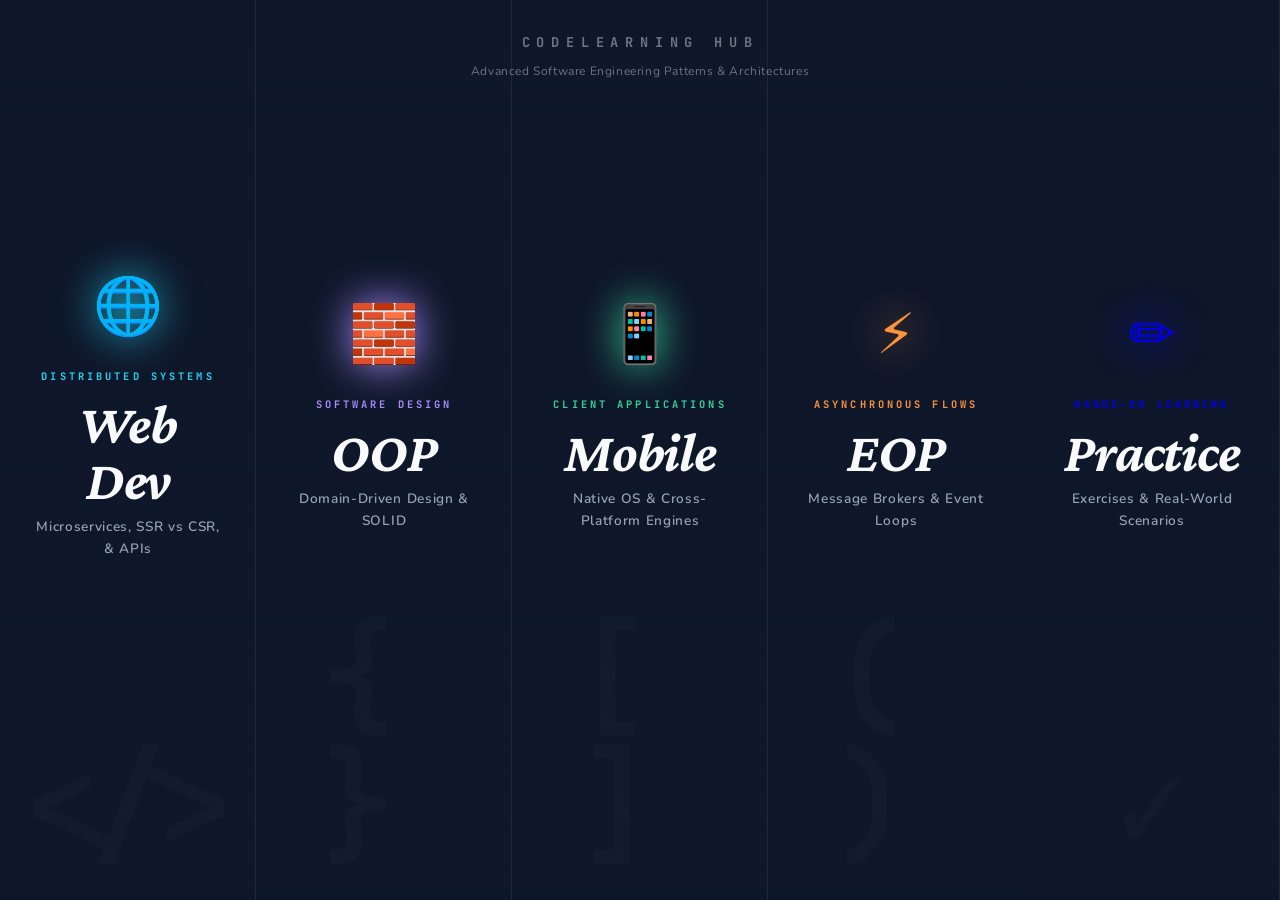
==== commit f0ee9008: "fixed index" ====
--- a/index.html
+++ b/index.html
@@ -90,6 +90,25 @@
             </div>
             <div class="pane-watermark" aria-hidden="true">( )</div>
         </a>
+
+        <a href="practice.html" class="pane pane-practice" aria-label="Navigate to Practice">
+            <div class="pane-bg" style="background-image: url('https://images.unsplash.com/photo-1552664730-d307ca884978?q=80&w=2070&auto=format&fit=crop')"></div>
+            <div class="pane-overlay"></div>
+            <div class="pane-content">
+            <div class="pane-icon" aria-hidden="true">✏️</div>
+            <p class="pane-label">Hands-On Learning</p>
+            <h2 class="pane-title">Practice</h2>
+            <p class="pane-subtitle">Exercises & Real-World Scenarios</p>
+            <div class="pane-desc">
+                Apply theoretical knowledge through interactive coding challenges and project-based exercises.
+            </div>
+            <div class="pane-cta">
+                <span class="cta-pill">Initialize Module →</span>
+            </div>
+            </div>
+            <div class="pane-watermark" aria-hidden="true">✓</div>
+            <div class="divider"></div>
+        </a>
     </main>
 </body>
 </html>
